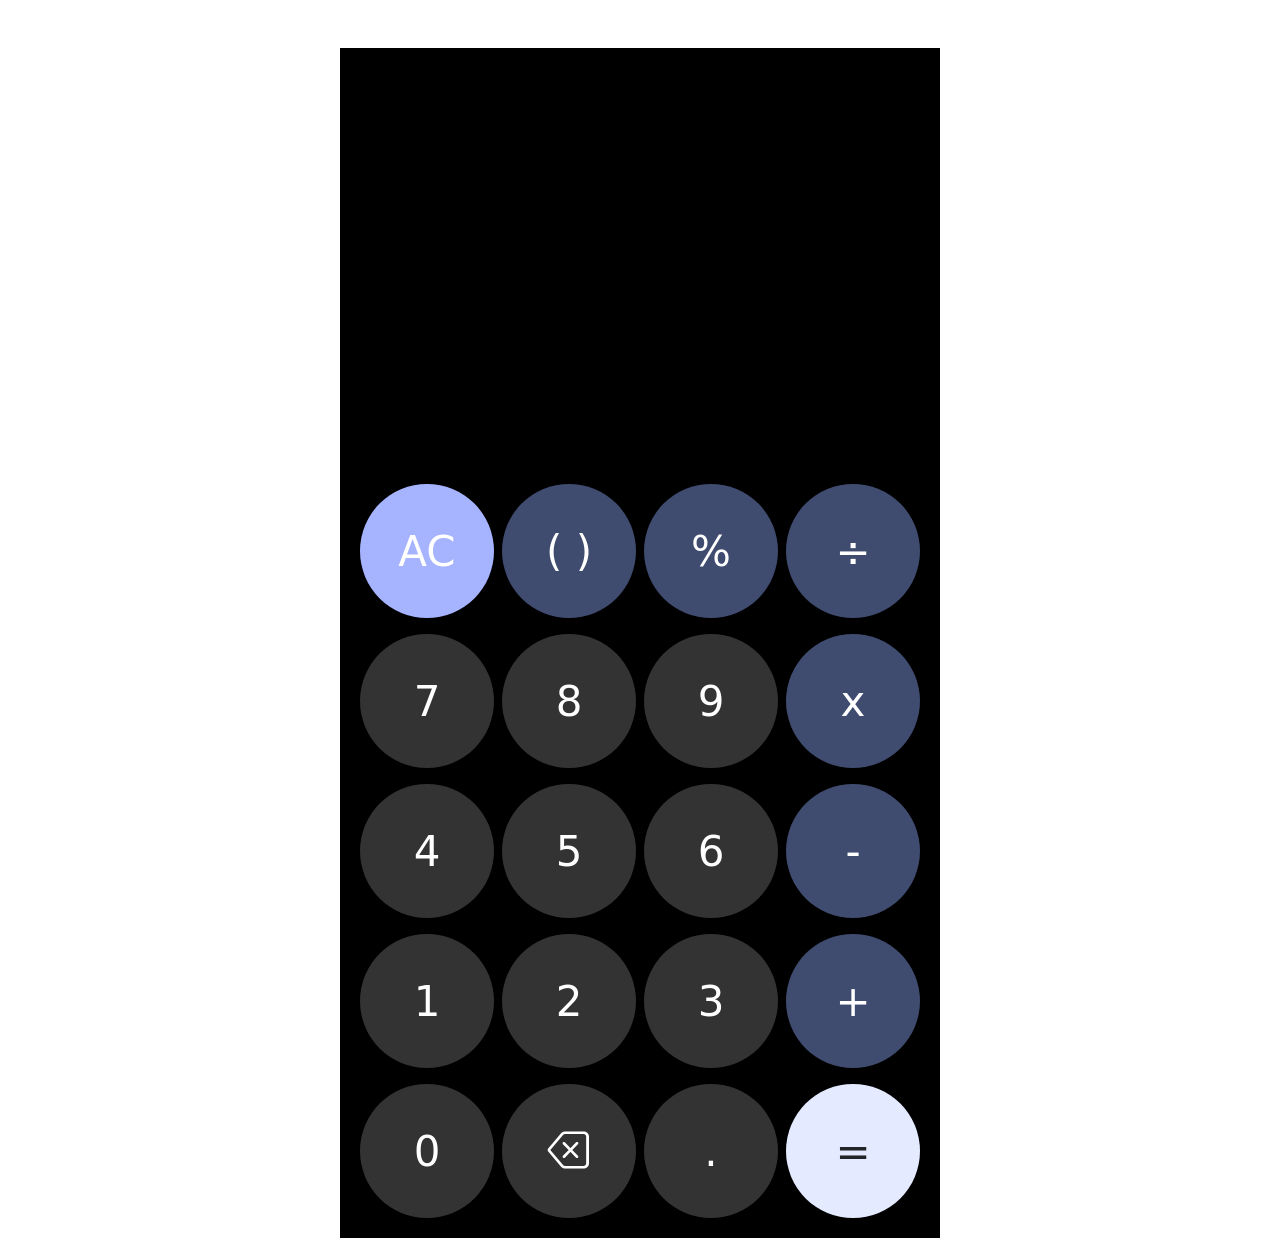
==== Calculator/index.html @ 0e441c03 "Issues needed to be fixed in the description: Percent button immediate execution Floating Point iss" ====
<!DOCTYPE html>
<html lang="en">

<head>
    <meta charset="UTF-8">
    <meta name="viewport" content="width=device-width, initial-scale=1.0">
    <title>calculator</title>

    <!-- Bootstrap CSS -->
    <link href="https://cdn.jsdelivr.net/npm/bootstrap@5.3.7/dist/css/bootstrap.min.css" rel="stylesheet">

    <!-- Bootstrap Icons -->
    <link rel="stylesheet" href="https://cdn.jsdelivr.net/npm/bootstrap-icons@1.11.3/font/bootstrap-icons.min.css">
    <link rel="stylesheet" href="style.css">
</head>

<body>
    <div class="container calculator-box mt-5">
        <!-- Display Screen -->
        <div class="row">
            <div class="col-12">
                <div class="calculator-display display-1" id="calculator-display"></div>
            </div>
        </div>

        <!-- row 1-->
        <div class="row g-2 mt-2">
            <div class="col-3">
                <button class="btn btn-dark-lavender calculator-btn" id="btn-ac">AC</button>
            </div>
            <div class="col-3">
                <button class="btn btn-navy-blue calculator-btn" id="btn-bracket">( )</button>
            </div>
            <div class="col-3">
                <button class="btn btn-navy-blue calculator-btn" id="btn-percent">%</button>
            </div>
            <div class="col-3">
                <button class="btn btn-navy-blue calculator-btn" id="btn-divide">÷</button>
            </div>
        </div>

        <!-- row 2-->
        <div class="row g-2 mt-2">
            <div class="col-3">
                <button class="btn btn-dark calculator-btn" id="btn-7">7</button>
            </div>
            <div class="col-3">
                <button class="btn btn-dark calculator-btn" id="btn-8">8</button>
            </div>
            <div class="col-3">
                <button class="btn btn-dark calculator-btn" id="btn-9">9</button>
            </div>
            <div class="col-3">
                <button class="btn btn-navy-blue calculator-btn" id="btn-multiply">x</button>
            </div>
        </div>

        <!-- row 3− -->
        <div class="row g-2 mt-2">
            <div class="col-3">
                <button class="btn btn-dark calculator-btn" id="btn-4">4</button>
            </div>
            <div class="col-3">
                <button class="btn btn-dark calculator-btn" id="btn-5">5</button>
            </div>
            <div class="col-3">
                <button class="btn btn-dark calculator-btn" id="btn-6">6</button>
            </div>
            <div class="col-3">
                <button class="btn btn-navy-blue calculator-btn" id="btn-minus">-</button>
            </div>
        </div>

        <!-- row 4-->
        <div class="row g-2 mt-2">
            <div class="col-3">
                <button class="btn btn-dark calculator-btn" id="btn-1">1</button>
            </div>
            <div class="col-3">
                <button class="btn btn-dark calculator-btn" id="btn-2">2</button>
            </div>
            <div class="col-3">
                <button class="btn btn-dark calculator-btn" id="btn-3">3</button>
            </div>
            <div class="col-3">
                <button class="btn btn-navy-blue calculator-btn" id="btn-plus">+</button>
            </div>
        </div>

        <!-- row 5-->
        <div class="row g-2 mt-2">
            <div class="col-3">
                <button class="btn btn-dark calculator-btn" id="btn-0">0</button>
            </div>
            <div class="col-3">
                <button class="btn btn-dark calculator-btn" id="btn-backspace">
                    <i class="bi bi-backspace"></i>
                </button>
            </div>
            <div class="col-3">
                <button class="btn btn-dark calculator-btn" id="btn-dot">.</button>
            </div>
            <div class="col-3">
                <button class="btn btn btn-light-lavender calculator-btn" id="btn-equal">=</button>
            </div>
        </div>
    </div>

    <!-- Bootstrap JavaScript Bundle (includes Popper) -->
    <script src="https://cdn.jsdelivr.net/npm/bootstrap@5.3.7/dist/js/bootstrap.bundle.min.js"></script>
    <!-- JavaScript link -->
    <script src="script.js"></script>
</body>

</html>
---- Calculator/style.css ----
.calculator-box {
    width: 600px;
    background: #000;
    padding: 20px;
}

.calculator-display {
    background: #000;
    color: #fff;
    text-align: right;
    padding: 50px 10px 20px 10px;
    height: 400px;
    font-weight: 300;
}

.calculator-btn {
    width: 100%;
    padding: 15px 0;
    font-size: 42px;
    aspect-ratio: 1/1;
    border: none;
    border-radius: 50%;
    display: flex;
    align-items: center;
    justify-content: center;
}

/* button colors */
.btn-dark-lavender {
    background-color: #a6b3ff !important;
    color: #fff;
}

.btn-navy-blue {
    background-color: #3f4b6f !important;
    color: #fff;
}

.btn-dark {
    background-color: #333333;
    color: #fff;
}

.btn-light-lavender {
    background-color: #e4eaff !important;
}
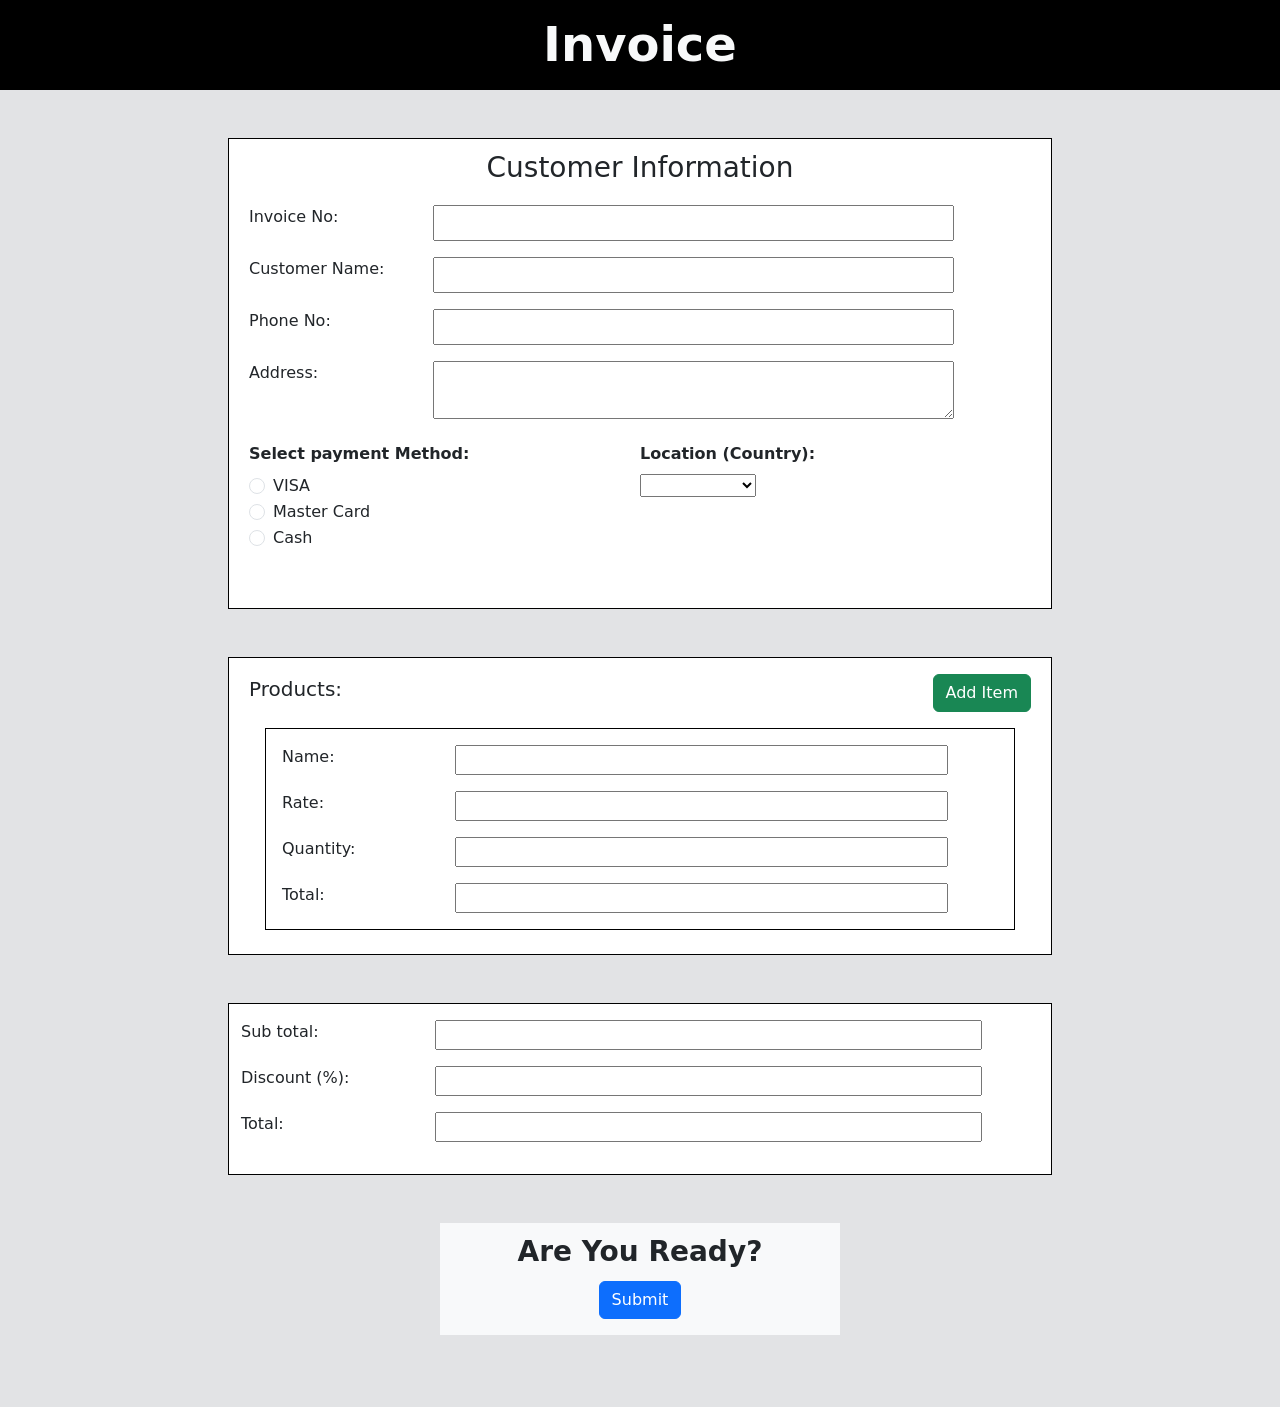
==== commit deb70321: "UPDATED: all bugs and issues are fixed complete work." ====
--- a/Calculator/index.html
+++ b/Calculator/index.html
@@ -4,7 +4,7 @@
 <head>
     <meta charset="UTF-8">
     <meta name="viewport" content="width=device-width, initial-scale=1.0">
-    <title>calculator</title>
+    <title>Cart Page</title>
 
     <!-- Bootstrap CSS -->
     <link href="https://cdn.jsdelivr.net/npm/bootstrap@5.3.7/dist/css/bootstrap.min.css" rel="stylesheet">
@@ -15,93 +15,220 @@
 </head>
 
 <body>
-    <div class="container calculator-box mt-5">
-        <!-- Display Screen -->
+
+    <!-- header section -->
+    <div class="container-fluid bg-black text-light display-5 d-flex justify-content-center fw-semibold py-3">
+        Invoice
+    </div>
+
+    <!-- hero section -->
+    <div class="container-fluid bg-secondary-subtle py-sm-5">
+
+        <!-- Customer Information -->
+        <div class="mx-auto mb-5 section-width">
+            <form class="row bg-white p-2 black-border">
+                <div class="col-12 text-center fs-3 mb-3">
+                    Customer Information
+                </div>
+
+                <!-- customer information rows -->
+                <div class="row mb-3">
+                    <label for="invoiceNo" class="col-sm-3">
+                        Invoice No:
+                    </label>
+                    <input type="number" id="invoiceNo" class="col-sm-8 form-input">
+                </div>
+                <div class="row mb-3">
+                    <label for="customerName" class="col-sm-3">
+                        Customer Name:
+                    </label>
+                    <input type="text" id="customerName" class="col-sm-8 form-input">
+                </div>
+                <div class="row mb-3">
+                    <label for="phoneNo" class="col-sm-3">
+                        Phone No:
+                    </label>
+                    <input type="tel" id="phoneNo" class="col-sm-8 form-input" pattern=[0-9]{11} required>
+                </div>
+                <div class="row mb-3">
+                    <label for="addressName" class="col-sm-3">
+                        Address:
+                    </label>
+                    <div class="col-sm-8 p-0">
+                        <textarea id="addressName" rows="2" class="w-100 form-input"></textarea>
+                    </div>
+                </div>
+
+                <!-- payment method -->
+                <div class="row">
+                    <div class="col-sm-6 mb-5">
+                        <span class="fw-semibold d-block pb-2">
+                            Select payment Method:
+                        </span>
+                        <div class="form-check">
+                            <input class="form-check-input" type="radio" name="paymentCheck" id="paymentVisa"
+                                value="VISA">
+                            <label class="form-check-label" for="paymentVisa">
+                                VISA
+                            </label>
+                        </div>
+                        <div class="form-check">
+                            <input class="form-check-input" type="radio" name="paymentCheck" id="paymentMasterCard"
+                                value="MasterCard">
+                            <label class="form-check-label" for="paymentMasterCard">
+                                Master Card
+                            </label>
+                        </div>
+                        <div class="form-check">
+                            <input class="form-check-input" type="radio" name="paymentCheck" id="paymentCash"
+                                value="Cash">
+                            <label class="form-check-label" for="paymentCash">
+                                Cash
+                            </label>
+                        </div>
+                    </div>
+
+                    <!-- Location -->
+                    <div class="col-sm-6">
+                        <span class="fw-semibold d-block pb-2">
+                            Location (Country):
+                        </span>
+                        <select id="selectLocation">
+                            <option disabled selected class="display-hidden"></option>
+                            <option value="Bangladesh">Bangladesh</option>
+                            <option value="Australia">Australia</option>
+                            <option value="France">France</option>
+                            <option value="Argentina">Argentina</option>
+                            <option value="Spain">Spain</option>
+                            <option value="England">England</option>
+                        </select>
+                    </div>
+                </div>
+            </form>
+        </div>
+
+
+        <!-- Product section -->
+        <div class="mx-auto mb-5 section-width">
+            <form class="row bg-white p-2 black-border">
+
+                <!-- product header -->
+                <div class="d-flex pt-2">
+                    <div class="fs-5">
+                        Products:
+                    </div>
+                    <div class="ms-auto">
+                        <button id="addItemBtn" type="button" class="btn btn-success">
+                            Add Item
+                        </button>
+                    </div>
+                </div>
+
+                <!-- product item cart -->
+                <div id="productContainer">
+
+                    <!-- product item -->
+                    <div class="product-item m-3 black-border">
+                        <div class="d-flex p-2">
+                            <div class="ms-auto">
+                                <button class="btn btn-danger display-hidden">
+                                    <i class="bi bi-x fs-6"></i>
+                                </button>
+                            </div>
+                        </div>
+                        <div class="row mb-3 px-3">
+                            <label class="col-sm-3">
+                                Name:
+                            </label>
+                            <input type="Text" class="col-sm-8 product-name">
+                        </div>
+                        <div class="row mb-3 px-3">
+                            <label class="col-sm-3">
+                                Rate:
+                            </label>
+                            <input type="number" class="col-sm-8 product-rate">
+                        </div>
+                        <div class="row mb-3 px-3">
+                            <label class="col-sm-3">
+                                Quantity:
+                            </label>
+                            <input type="number" class="col-sm-8 product-quantity">
+                        </div>
+                        <div class="row mb-3 px-3">
+                            <label class="col-sm-3">
+                                Total:
+                            </label>
+                            <input readonly class="col-sm-8 product-total">
+                        </div>
+                    </div>
+                </div>
+            </form>
+        </div>
+
+        <!-- invoice section -->
+        <div class="mx-auto mb-5 section-width">
+            <form class="row bg-white black-border">
+                <div class="invoice-item py-3">
+
+                    <!-- invoice rows -->
+                    <div class="row mb-3">
+                        <label class="col-sm-3">
+                            Sub total:
+                        </label>
+                        <input readonly class="col-sm-8 invoice-sub-total">
+                    </div>
+                    <div class="row mb-3">
+                        <label class="col-sm-3">
+                            Discount (%):
+                        </label>
+                        <input type="number" id="discountPercentage" class="col-sm-8">
+                    </div>
+                    <div class="row mb-3">
+                        <label class="col-sm-3">
+                            Total:
+                        </label>
+                        <input readonly class="col-sm-8 invoice-total">
+                    </div>
+                </div>
+            </form>
+        </div>
+
+        <!-- submit section -->
+        <div class="mx-auto bg-light submit-width mb-4">
+            <div class="fs-3 d-flex justify-content-center fw-semibold py-2">
+                Are You Ready?
+            </div>
+            <div class="d-flex justify-content-center pb-3">
+                <input class="btn btn-primary" type="submit" value="Submit" id="submitBtn">
+            </div>
+        </div>
+    </div>
+
+    <!-- customer & invoice information display section -->
+    <div id="DisplayContainer" class="container py-5 display-hidden">
         <div class="row">
-            <div class="col-12">
-                <div class="calculator-display display-1" id="calculator-display"></div>
-            </div>
-        </div>
-
-        <!-- row 1-->
-        <div class="row g-2 mt-2">
-            <div class="col-3">
-                <button class="btn btn-dark-lavender calculator-btn" id="btn-ac">AC</button>
-            </div>
-            <div class="col-3">
-                <button class="btn btn-navy-blue calculator-btn" id="btn-bracket">( )</button>
-            </div>
-            <div class="col-3">
-                <button class="btn btn-navy-blue calculator-btn" id="btn-percent">%</button>
-            </div>
-            <div class="col-3">
-                <button class="btn btn-navy-blue calculator-btn" id="btn-divide">÷</button>
-            </div>
-        </div>
-
-        <!-- row 2-->
-        <div class="row g-2 mt-2">
-            <div class="col-3">
-                <button class="btn btn-dark calculator-btn" id="btn-7">7</button>
-            </div>
-            <div class="col-3">
-                <button class="btn btn-dark calculator-btn" id="btn-8">8</button>
-            </div>
-            <div class="col-3">
-                <button class="btn btn-dark calculator-btn" id="btn-9">9</button>
-            </div>
-            <div class="col-3">
-                <button class="btn btn-navy-blue calculator-btn" id="btn-multiply">x</button>
-            </div>
-        </div>
-
-        <!-- row 3− -->
-        <div class="row g-2 mt-2">
-            <div class="col-3">
-                <button class="btn btn-dark calculator-btn" id="btn-4">4</button>
-            </div>
-            <div class="col-3">
-                <button class="btn btn-dark calculator-btn" id="btn-5">5</button>
-            </div>
-            <div class="col-3">
-                <button class="btn btn-dark calculator-btn" id="btn-6">6</button>
-            </div>
-            <div class="col-3">
-                <button class="btn btn-navy-blue calculator-btn" id="btn-minus">-</button>
-            </div>
-        </div>
-
-        <!-- row 4-->
-        <div class="row g-2 mt-2">
-            <div class="col-3">
-                <button class="btn btn-dark calculator-btn" id="btn-1">1</button>
-            </div>
-            <div class="col-3">
-                <button class="btn btn-dark calculator-btn" id="btn-2">2</button>
-            </div>
-            <div class="col-3">
-                <button class="btn btn-dark calculator-btn" id="btn-3">3</button>
-            </div>
-            <div class="col-3">
-                <button class="btn btn-navy-blue calculator-btn" id="btn-plus">+</button>
-            </div>
-        </div>
-
-        <!-- row 5-->
-        <div class="row g-2 mt-2">
-            <div class="col-3">
-                <button class="btn btn-dark calculator-btn" id="btn-0">0</button>
-            </div>
-            <div class="col-3">
-                <button class="btn btn-dark calculator-btn" id="btn-backspace">
-                    <i class="bi bi-backspace"></i>
-                </button>
-            </div>
-            <div class="col-3">
-                <button class="btn btn-dark calculator-btn" id="btn-dot">.</button>
-            </div>
-            <div class="col-3">
-                <button class="btn btn btn-light-lavender calculator-btn" id="btn-equal">=</button>
+            <div id="customerInformation" class="col-12 col-sm-6 p-5 black-border bg-white">
+            </div>
+            <div id="invoiceInformation" class="col-12 col-sm-6 p-5 black-border bg-white">
+            </div>
+        </div>
+
+        <!-- product details table section-->
+        <div class="row mt-4">
+            <div class="col-12 p-3 black-border bg-white">
+                <div class="fs-3 fw-semibold mb-4 text-center">
+                    Product Details
+                </div>
+                <table id="productTable" class="table table-bordered text-center">
+                    <tr>
+                        <th>Name</th>
+                        <th>Rate</th>
+                        <th>Quantity</th>
+                        <th>Total</th>
+                    </tr>
+                    <tbody id="productTableBody">
+                    </tbody>
+                </table>
             </div>
         </div>
     </div>
--- a/Calculator/style.css
+++ b/Calculator/style.css
@@ -1,46 +1,23 @@
-.calculator-box {
-    width: 600px;
-    background: #000;
-    padding: 20px;
+/* Main Sections */
+.section-width {
+    max-width: 800px;
 }
 
-.calculator-display {
-    background: #000;
-    color: #fff;
-    text-align: right;
-    padding: 50px 10px 20px 10px;
-    height: 400px;
-    font-weight: 300;
+.submit-width {
+    max-width: 400px;
 }
 
-.calculator-btn {
-    width: 100%;
-    padding: 15px 0;
-    font-size: 42px;
-    aspect-ratio: 1/1;
-    border: none;
-    border-radius: 50%;
-    display: flex;
-    align-items: center;
-    justify-content: center;
+/* Borders */
+.black-border {
+    border: 1px solid #000;
 }
 
-/* button colors */
-.btn-dark-lavender {
-    background-color: #a6b3ff !important;
-    color: #fff;
+/* Form Inputs */
+.form-input {
+    padding: 4px 12px;
 }
 
-.btn-navy-blue {
-    background-color: #3f4b6f !important;
-    color: #fff;
-}
-
-.btn-dark {
-    background-color: #333333;
-    color: #fff;
-}
-
-.btn-light-lavender {
-    background-color: #e4eaff !important;
+/* Hide Display Initially */
+.display-hidden {
+    display: none;
 }
